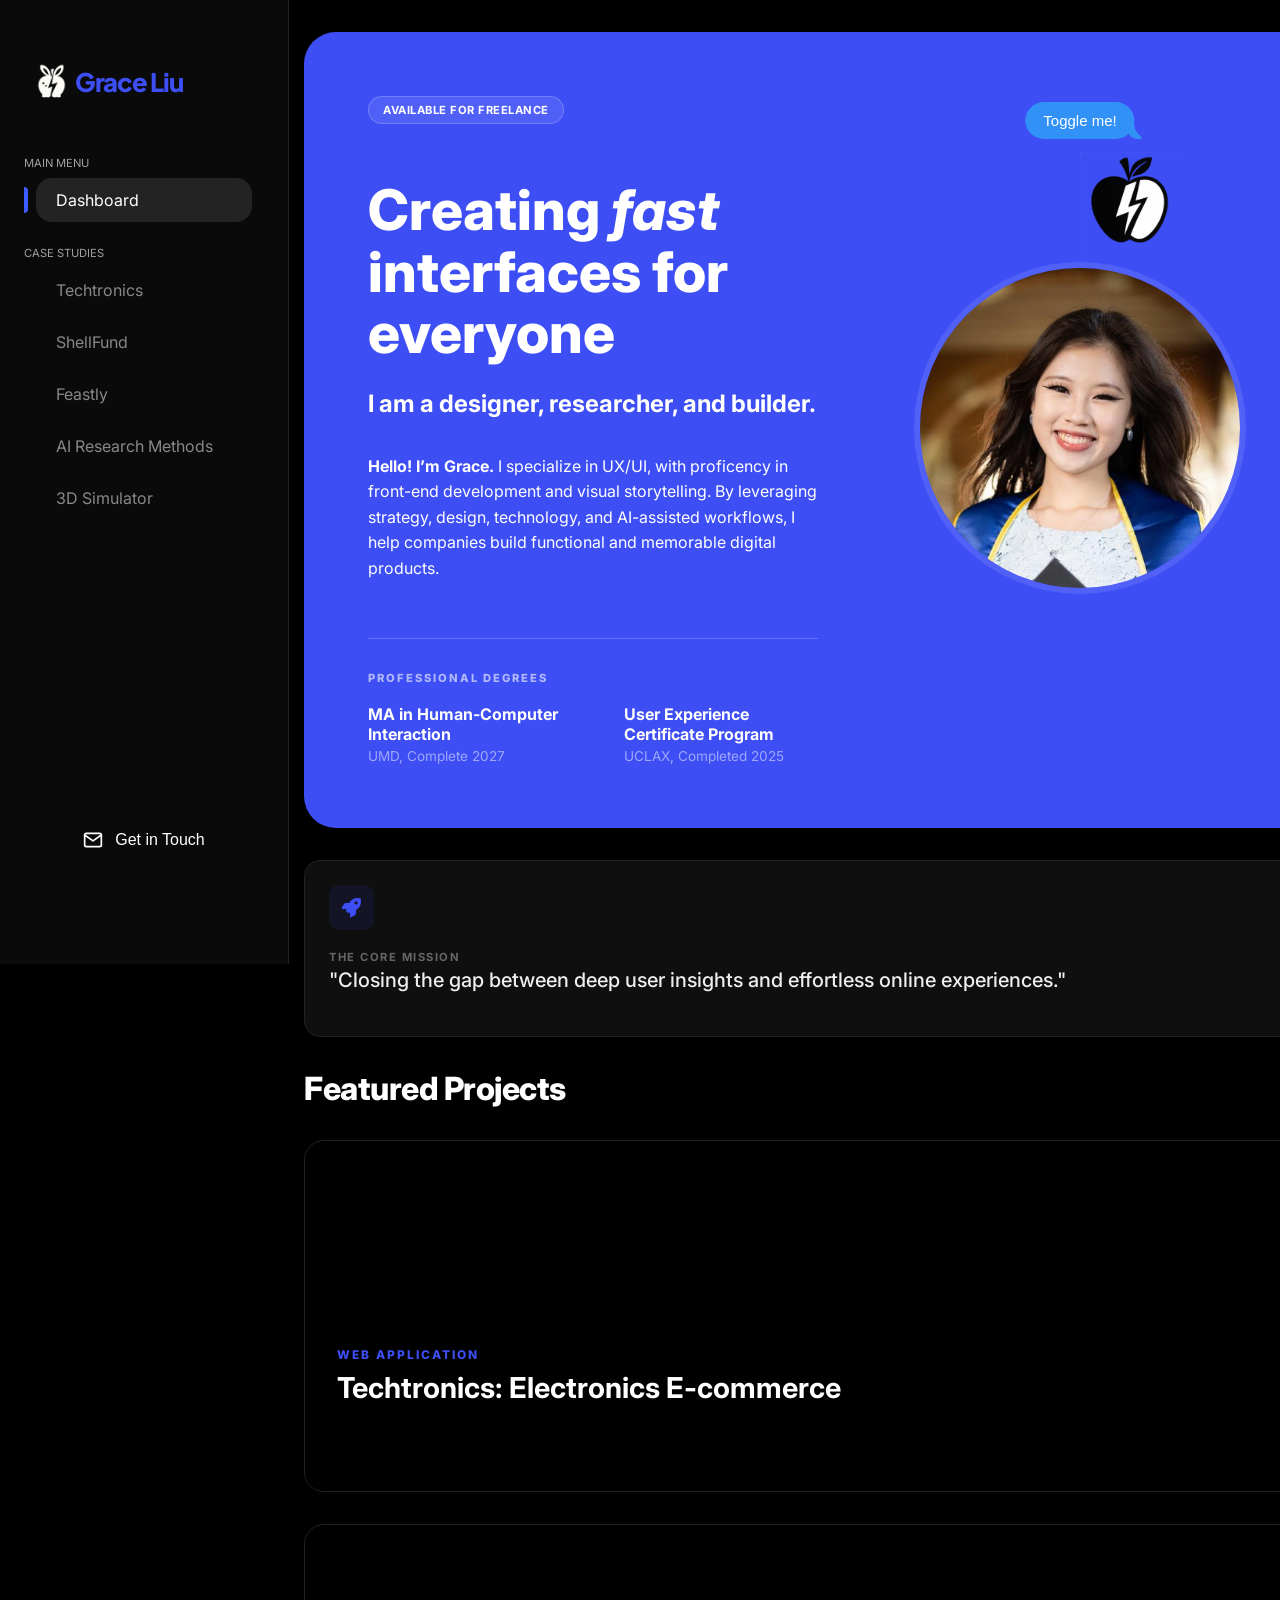
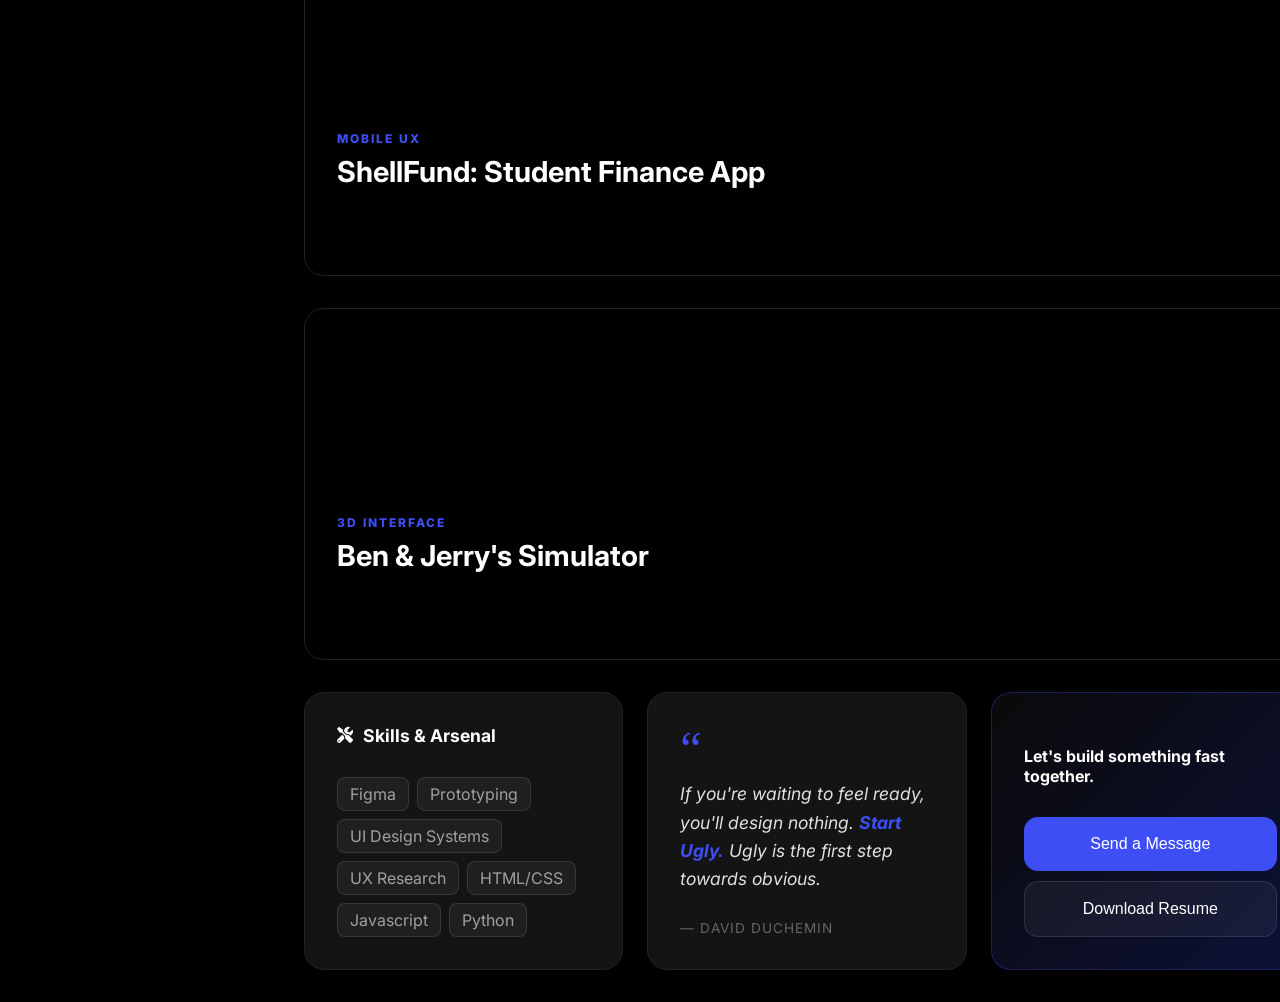
==== index.html @ d4d4459c "files" ====
<!DOCTYPE html>
<html lang="en">
<head>
    <meta charset="UTF-8">
    <meta name="viewport" content="width=device-width, initial-scale=1.0">
    <title>Grace Liu Dashboard</title>
    <link rel="stylesheet" href="style.css">
    <link rel="stylesheet" href="https://cdnjs.cloudflare.com/ajax/libs/font-awesome/6.0.0/css/all.min.css">
    <link rel="preconnect" href="https://fonts.googleapis.com">
    <link rel="preconnect" href="https://fonts.gstatic.com" crossorigin>
    <link href="https://fonts.googleapis.com/css2?family=Inter:wght@400;500;600&family=Plus+Jakarta+Sans:wght@800&display=swap" rel="stylesheet">
</head>
<body>
    <div class="container">
        <aside class="sidebar" id="sidebar-container"></aside>

        <script>
            fetch('sidebar.html')
                .then(response => {
                    if (!response.ok) throw new Error("Sidebar file not found");
                    return response.text();
                })
                .then(data => {
                    const container = document.getElementById('sidebar-container');
                    container.innerHTML = data;
                    
                    // Logic to highlight the active link
                    const currentPage = window.location.pathname.split("/").pop() || "index.html";
                    const links = {
                        "index.html": "nav-dashboard",
                        "techtronics.html": "nav-techtronics",
                        "shellfund.html": "nav-shellfund"
                    };
                    
                    if (links[currentPage]) {
                        const activeLink = document.getElementById(links[currentPage]);
                        if(activeLink) activeLink.classList.add('active');
                    }
                })
                .catch(err => console.error(err));
        </script>

        <main class="content">
            <section class="hero-card">
                <div class="hero-content-left">
                    <div class="status-badge">
                        Available for freelance
                    </div>
                    
                    <h1 class="hero-title">Creating <em>fast</em> interfaces for everyone<h1>
                    <h2>I am a designer, researcher, and builder.</h2>
                    
                    <div class="hero-specialization">
                        <p><strong>Hello! I’m Grace.</strong> I specialize in UX/UI, with proficency in front-end development and visual storytelling. By leveraging strategy, design, technology, and AI-assisted workflows, I help companies build functional and memorable digital products.</p>
                    </div>

                    <div class="academic-journey">
                        <span class="label">PROFESSIONAL DEGREES</span>
                        <div class="degree-container">
                            <div class="degree">
                                <span class="degree-title">MA in Human-Computer Interaction</span>
                                <span class="degree-status">UMD, Complete 2027</span>
                            </div>
                            <div class="degree">
                                <span class="degree-title">User Experience Certificate Program</span>
                                <span class="degree-status">UCLAX, Completed 2025</span>
                            </div>
                        </div>
                    </div>
                </div>
                <div class="main-content">
                    <div class="hero-container">
                        </div>
                </div>
                <div class="hero-image-right">
                <div class="profile-container">
                    <div class="apple-orbit-wrapper" id="appleOrbit">
                        <div class="apple-clickable-area" id="appleTrigger">
                            <div class="imessage-bubble">
                                <span>Toggle me!</span>
                            </div>
                            <img src="images/apple.png" alt="Rolling Apple" class="orbiting-apple">
                        </div>
                    </div>
                    
                    <div class="image-wrapper">
                        <img src="images/profile.png" alt="Grace Liu Profile">
                    </div>
                </div>
            </div>
            </section>

            <section class="mission-bar">
                <div class="mission-content">
                    <div class="mission-icon">
                        <i class="fas fa-rocket"></i> </div>
                    <p><strong>The Core Mission</strong> "Closing the gap between deep user insights and effortless online experiences."</p>
                </div>
            </section>

            <section class="projects-section">
            <div class="section-header">
                <h3>Featured Projects</h3>
            </div>

            <div class="project-grid">
                <a href="techtronics.html" class="project-card-link">
                    <div class="project-card" style="background-image: url('images/techtronics.png')">
                        <div class="project-overlay">
                            <span class="category">WEB APPLICATION</span>
                            <h4>Techtronics: Electronics E-commerce</h4>
                            <span class="view-project">Read Case Study <i class="fas fa-chevron-right"></i></span>
                        </div>
                    </div>
                </a>

                <div class="project-card" style="background-image: url('images/shellfund.png')">
                    <div class="project-overlay">
                        <span class="category">MOBILE UX</span>
                        <h4>ShellFund: Student Finance App</h4>
                        <span class="view-project">Read Case Study <i class="fas fa-chevron-right"></i></span>
                    </div>
                </div>

                <div class="project-card" style="background-image: url('images/simulator.png')">
                    <div class="project-overlay">
                        <span class="category">3D INTERFACE</span>
                        <h4>Ben & Jerry's Simulator</h4>
                        <span class="view-project">Read Case Study <i class="fas fa-chevron-right"></i></span>
                    </div>
                </div>
            </div>
        </section>

            <section class="bottom-grid">
                <div class="card skills-card">
                    <div class="card-header">
                        <i class="fas fa-tools icon"></i>
                        <h4>Skills & Arsenal</h4>
                    </div>
                    <div class="skill-tags">
                        <span class="tag">Figma</span>
                        <span class="tag">Prototyping</span>
                        <span class="tag">UI Design Systems</span>
                        <span class="tag">UX Research</span>
                        <span class="tag">HTML/CSS</span>
                        <span class="tag">Javascript</span>
                        <span class="tag">Python</span>
                    </div>
                </div>

                <div class="card testimonial-card">
                    <div class="quote-icon">“</div>
                    <p class="quote-text">
                        If you're waiting to feel ready, you'll design nothing. 
                        <span class="highlight">Start Ugly.</span> 
                        Ugly is the first step towards obvious.
                    </p>
                    <div class="author-info">
                        <span class="author-name">— David duChemin</span>
                    </div>
                </div>
                <div class="card cta-card">
                    <h4>Let's build something fast together.</h4>
                    <button class="btn-primary">Send a Message</button>
                    <button class="btn-secondary">Download Resume</button>
                </div>
            </section>
        </main>
    </div>
    <script src="main.js"></script>
</body>
</html>
---- style.css ----
body {
    margin: 0;
    font-family: 'Inter', sans-serif; /* Standard font for everything */
    background-color: var(--bg-dark);
    color: var(--text-main);
}

:root {
    --bg-dark: #000000;
    --sidebar-bg: #0a0a0a;
    --card-bg: #141414;
    --accent-blue: #3d4ef5;
    --accent-teal: #00f2ea;
    --text-main: #ffffff;
    --text-dim: #a0a0a0;
}

body {
    margin: 0;
    font-family: 'Inter', sans-serif;
    background-color: var(--bg-dark);
    color: var(--text-main);
}

.container {
    display: flex;
    min-height: 100vh;
}

/* Sidebar */
.sidebar {
    width: 240px;
    background-color: var(--sidebar-bg);
    border-right: 1px solid #222;
    padding: 2rem 1.5rem;

    position: fixed;
    height: 100vh; 
    left: 0;
    top: 0;
    
    display: flex;
    flex-direction: column;
    z-index: 100;
}

.sidebar-header {
    display: flex;
    align-items: center;
    gap: 6px; 
    padding: 20px 0;
    min-height: 60px; /* Give the bold font room to breathe */
}

.brand-logo {
    width: 55px; 
    height: 55px;
    object-fit: contain;
    margin-right: -10px; /* This pulls the text closer to the image */
}

.logo-text {
    font-family: 'Plus Jakarta Sans', sans-serif !important;
    font-weight: 800 !important; /* This is the "bulge" - 800 is much thicker than Inter's default */
    font-size: 1.6rem;
    letter-spacing: -0.05em; /* Tightening the letters makes it look like a custom logo */
    color: var(--accent-blue);
    line-height: 1;
}

.content {
    flex: 1;
    margin-left: 240px; 
    padding: 2rem 4rem;
}

.sidebar-footer {
    margin-top: auto; 
    padding-bottom: 4rem;
}

.nav-label {
    font-size: 0.7rem;
    color: var(--text-dim);
    margin: 1.5rem 0 0.5rem;
}

.nav-item {
    display: flex;
    align-items: center;
    gap: 12px;
    padding: 12px 20px;
    margin: 8px 12px; /* Adds space so the pill doesn't touch the sidebar edges */
    color: #888;
    text-decoration: none;
    border-radius: 16px;
    transition: all 0.2s ease;
    position: relative;
}

.nav-item i {
    font-size: 1.1rem;
    width: 20px; /* Keeps icons aligned even if they have different widths */
    text-align: center;
}

/* The Active Highlight Style */
.nav-item.active {
    background-color: rgba(255, 255, 255, 0.1); /* The grey/white transparent pill */
    color: #ffffff;
}

/* Blue Indicator */
.nav-item.active::before {
    content: "";
    position: absolute;
    left: -12px; /* Moves it to the very edge of the sidebar */
    top: 20%;
    height: 60%;
    width: 4px;
    background-color: #3d5cff;
    border-radius: 0 4px 4px 0;
}

/* Hover effect for non-active items */
.nav-item:hover:not(.active) {
    background-color: rgba(255, 255, 255, 0.05);
    color: #bbb;
}

/* Status badge */
.status-badge {
    display: inline-flex;
    align-items: center;
    gap: 8px;
    background: rgba(255, 255, 255, 0.1); /* Soft glass effect */
    backdrop-filter: blur(4px);
    border: 1px solid rgba(255, 255, 255, 0.2);
    padding: 6px 14px;
    border-radius: 100px; /* Perfect pill shape */
    
    font-size: 0.7rem;
    font-weight: 700;
    letter-spacing: 0.5px;
    text-transform: uppercase;
    color: white;
    margin-bottom: 2rem;
}

@keyframes pulse-ring {
    0% {
        transform: scale(0.8);
        opacity: 0.5;
    }
    80%, 100% {
        transform: scale(2.5);
        opacity: 0;
    }
}

/* Hero Section */

.hero-card {
    background-color: var(--accent-blue);
    border-radius: 32px;
    padding: 4rem;
    display: flex;
    align-items: center;
    justify-content: space-between;
    gap: 3rem;
    min-height: 550px; 
    color: white;
    overflow: hidden;
}

.hero-content-left {
    flex: 1.5;
    min-width: 450px;
}

.hero-title {
    font-size: 3.5rem;
    font-weight: 800;
    line-height: 1.1;
    margin: 1.5rem 0;
}

.hero-specialization {
    display: flex;
    flex-direction: column;
    gap: 1.2rem;
    line-height: 1.6;
    margin-bottom: 2.5rem;
    max-width: 600px;
}

.hero-text h1 {
    font-size: 3rem;
    margin: 1rem 0;
    line-height: 1.1;
}

.badge {
    background: rgba(255,255,255,0.1);
    padding: 4px 12px;
    border-radius: 10px;
    font-size: 0.7rem;
}

.profile-container {
    position: relative;
    width: fit-content;
    cursor: pointer;
}

/* APPLE */

.apple-clickable-area {
    position: absolute;
    top: -60px; /* Adjust based on your apple's distance */
    left: 50%;
    transform: translateX(-50%);
    width: 60px;  /* Larger than apple for easier clicking */
    height: 60px;
    cursor: pointer;
    pointer-events: auto; /* IMPORTANT: Enables clicking on the apple */
    z-index: 20;
}

.imessage-bubble {
    position: absolute;
    top: -100px;
    left: 50%;
    transform: translateX(-50%);
    background-color: #3191f7; /* Matching the bright blue in your photo */
    color: white;
    padding: 10px 18px;
    border-radius: 25px;
    font-family: -apple-system, sans-serif;
    font-size: 15px;
    white-space: nowrap;
    z-index: 110;
}

/* The iMessage Tail */
/* The tail base */
.imessage-bubble::after {
    content: "";
    position: absolute;
    bottom: 0;
    right: -7px;
    height: 15px;
    width: 15px;
    background-color: #3191f7;
    border-bottom-left-radius: 12px;
    z-index: -1;
}

/* The "mask" that creates the curve */
.imessage-bubble::before {
    content: "";
    position: absolute;
    bottom: 0;
    right: -15px;
    height: 18px;
    width: 15px;
    background-color: #3d4ef5; /* IMPORTANT: Must match your exact Hero Blue */
    border-bottom-left-radius: 15px;
    z-index: 0;
}

.apple-orbit-wrapper {
    position: absolute;
    top: 0;
    left: 0;
    width: 100%;
    height: 100%;
    z-index: 10;
    transition: transform 2s cubic-bezier(0.4, 0, 0.2, 1);
    pointer-events: none; /* Allows you to click the photo through the wrapper */
}

.orbiting-apple {
    width: 100px;
    height: 100px;
    position: absolute;
    top: -50px; 
    left: 50%;
    transform: translateX(-50%);
    transform: rotate(720deg);
}

.apple-orbit-wrapper.orbiting {
    transform: translate(-50%, -50%) rotate(720deg);
    position: absolute;
    transform: rotate(720deg);
}

/* BIGGER DISTANCE: Moves it across the entire screen */
.rolling-apple.rolled {
    left: calc(100% - 50px); /* Moves it to the far right edge */
    transform: rotate(720deg); /* 720deg makes it spin twice for a long roll */
}

.hero-image img {
    width: 300px;
    height: 300px;
    object-fit: cover;
    border-radius: 50%;
    border: 8px solid rgba(255,255,255,0.1);
}

.quote-text .highlight {
    color: #3d4ef5;
    font-weight: 700; 
}

/* Specialization Layout */
.specialization-grid {
    display: grid;
    grid-template-columns: repeat(3, 1fr);
    gap: 2rem;
}

.spec-item {
    font-size: 0.95rem;
    line-height: 1.5;
    opacity: 0.9;
}

.spec-item i {
    font-size: 1.2rem;
    margin-bottom: 1rem;
    display: block;
}

.spec-item strong {
    display: block;
    font-size: 1.1rem;
    margin-bottom: 0.5rem;
}

.academic-journey {
    border-top: 1px solid rgba(255, 255, 255, 0.2);
    padding-top: 2rem;
    margin-top: auto; /* Pushes it to the bottom of the text area */
}

/* The "ACADEMIC JOURNEY" Label */
.academic-journey .label {
    display: block;
    font-size: 0.7rem;
    font-weight: 800;
    letter-spacing: 2px;
    color: rgba(255, 255, 255, 0.6); /* Slightly dimmed white */
    text-transform: uppercase;
    margin-bottom: 1.2rem;
}

.degree-container {
    display: flex;
    gap: 4rem; /* Keeps them from touching when window is small */
}

.degree {
    display: flex;
    flex-direction: column;
    gap: 4px;
}

.degree-title {
    font-size: 1rem;
    font-weight: 700;
    color: #ffffff;
}

.degree-status {
    font-size: 0.85rem;
    color: rgba(255, 255, 255, 0.5);
    font-weight: 400;
}

/* Image Handling */
.hero-image-right {
    flex: 1;
    display: flex;
    justify-content: flex-end;
}

.image-wrapper img {
    width: 320px; /* Keep this constant so it doesn't jump sizes */
    height: 320px;
    object-fit: cover;
    border-radius: 50%;
    border: 6px solid rgba(255, 255, 255, 0.1);
}

/* Core Mission */
.mission-bar {
    background: #0f0f0f;
    border: 1px solid #222;
    border-radius: 16px;
    padding: 1.5rem;
    margin: 2rem 0;
}

.mission-content p {
    display: flex;
    flex-direction: column; /* Stacks label above the quote */
    gap: 4px;
}

.mission-icon {
    background: rgba(61, 78, 245, 0.1);
    color: var(--accent-blue);
    width: 45px;
    height: 45px;
    display: flex;
    align-items: center;
    justify-content: center;
    border-radius: 10px;
    font-size: 1.2rem;
}

/* The Label */
.mission-content strong {
    font-size: 0.7rem;
    text-transform: uppercase;
    letter-spacing: 1.5px;
    color: #666; /* Dimmed color for secondary info */
    font-weight: 700;
}

/* The Quote */
.mission-content {
    font-size: 1.25rem; /* Larger font for the actual mission statement */
    font-weight: 500;
    color: #eeeeee;
}

/* Projects */
.projects-section h3 {
    font-size: 2rem;
    font-weight: 800;
    margin-bottom: 0.5rem;
    letter-spacing: -0.5px;
}

.project-card-link, 
.project-card-link:visited {
    text-decoration: none;
    color: #ffffff;
}

.project-card {
    position: relative;
    height: 350px;
    border-radius: 20px;
    overflow: hidden;
    background-size: cover;
    background-position: center;
    border: 1px solid #222;
    transition: transform 0.4s ease;
}

.project-overlay {
    position: absolute;
    inset: 0;
    background: linear-gradient(to top, rgba(0,0,0,0.9) 10%, rgba(0,0,0,0.2) 60%, transparent);
    padding: 2rem;
    display: flex;
    flex-direction: column;
    justify-content: flex-end;
}

/* Typography Hierarchy */
.project-grid {
    display: flex;            
    flex-direction: column;    
    gap: 2rem;           
    margin-top: 2rem;
}

/* Project Overlay Hierarchy */
.project-overlay h4 {
    font-size: 1.8rem; /* Make the title much larger */
    font-weight: 700;
    color: #ffffff !important; /* Force white */
    margin-top: 0.5rem;
}

.project-overlay .category {
    color: var(--accent-blue);
    font-size: 0.75rem;
    font-weight: 800;
    text-transform: uppercase;
    letter-spacing: 2px;
}

.view-project {
    font-size: 0.85rem;
    color: #888;
    display: flex;
    align-items: center;
    gap: 8px;
    opacity: 0; /* Hidden until hover */
    transform: translateY(10px);
    transition: all 0.3s ease;
}

.project-card:hover .view-project {
    opacity: 1;
    transform: translateY(0);
}

.project-card:hover {
    transform: scale(1.02);
    border-color: #444;
}

.btn-outline {
    background: transparent;
    color: #ffffff;
    
    /* Create the dashed border */
    border: 1px dashed rgba(255, 255, 255, 0.3); 
    
    /* Pill shape (use a large number like 50px or 100px) */
    border-radius: 100px;
    
    /* Layout and Spacing */
    display: flex;
    align-items: center;
    justify-content: center;
    gap: 10px; /* Space between the icon and text */
    padding: 12px 24px;
    
    cursor: pointer;
    font-size: 0.9rem;
    transition: all 0.3s ease;
    width: 100%; /* If you want it to fill the sidebar width */
}

/* Hover effect to make it feel interactive */
.btn-outline:hover {
    background: rgba(255, 255, 255, 0.05);
    border-color: rgba(255, 255, 255, 0.6);
}

/* Bottom Grid */
.bottom-grid {
    display: grid;
    grid-template-columns: 1fr 1fr 1fr;
    gap: 1.5rem;
    margin-top: 2rem;
}

/* General Card Styling Improvements */
.card {
    background-color: #141414; /* Dark grey card bg */
    border: 1px solid #222;
    border-radius: 20px;
    padding: 2rem; /* Give the content room to breathe */
    display: flex;
    flex-direction: column;
    justify-content: space-between;
}

/* Skills Card UI */
.card-header {
    display: flex;
    align-items: center;
    gap: 10px;
    margin-bottom: 1.5rem;
}

.card-header h4 {
    margin: 0;
    font-size: 1.1rem;
    color: #fff;
}

.skill-tags {
    display: flex;
    flex-wrap: wrap;
    gap: 8px;
}

.tag {
    background: rgba(255, 255, 255, 0.05);
    border: 1px solid rgba(255, 255, 255, 0.1);
    color: #a0a0a0;
    padding: 6px 12px;
    border-radius: 8px;
    font-size: 1rem;
    transition: all 0.3s ease;
}

.tag:hover {
    background: var(--accent-blue);
    color: #fff;
    border-color: var(--accent-blue);
}

/* Testimonial Card UI */
.quote-icon {
    font-family: serif;
    font-size: 3rem;
    color: var(--accent-blue);
    line-height: 1;
    margin-bottom: -10px;
}

.quote-text {
    font-size: 1.1rem;
    line-height: 1.6;
    color: #e0e0e0;
    margin-bottom: 1.5rem;
    font-style: italic;
}

.author-name {
    font-size: 0.85rem;
    color: #666;
    text-transform: uppercase;
    letter-spacing: 1px;
}

.cta-card {
    background: linear-gradient(135deg, #0a0a0a 0%, #0d1137 100%); /* Deep blue tint instead of teal */
    border: 1px solid rgba(61, 78, 245, 0.3); /* Uses your primary blue */
    display: flex;
    flex-direction: column;
    justify-content: space-between;
}

/* base button styles */
.btn-primary, .btn-secondary, .btn-outline {
    padding: 18px 24px; 
    display: flex;
    align-items: center;
    justify-content: center;
    gap: 12px;
    font-size: 1rem;
    font-weight: 400;
    border-radius: 14px; /* Slightly more rounded for the taller height */
    cursor: pointer;
    transition: all 0.3s ease;
    width: 100%;
    border: none;
}

/* Primary Button (Send a Message) */
.btn-primary {
    background-color: var(--accent-blue); /* Using your theme blue */
    color: white;
}

.btn-primary:hover {
    filter: brightness(1.1);
    transform: translateY(-2px);
}

/* Secondary Button (Download CV) */
.btn-secondary {
    background-color: rgba(255, 255, 255, 0.05);
    color: white;
    border: 1px solid rgba(255, 255, 255, 0.1);
}

.btn-secondary:hover {
    background-color: rgba(255, 255, 255, 0.1);
    border-color: rgba(255, 255, 255, 0.2);
}

/* Ensure the CTA card buttons have proper spacing */
.cta-button-group {
    display: flex;
    flex-direction: column;
    padding: 10rem; /* Space between the two stacked buttons */
    margin-top: 24px;
}

/* Project Specific Styles */
.accent-text {
    color: var(--accent-blue);
}

.project-hero {
    display: grid;
    grid-template-columns: 1fr 1fr; /* Balanced columns */
    gap: 3rem;
    padding-bottom: 5rem;
    align-items: center;
}

.meta-info {
    display: flex;
    gap: 2rem;
    margin: 2rem 0;
}

.meta-item span {
    display: block;
    font-size: 0.7rem;
    color: var(--text-dim);
    margin-bottom: 4px;
}

.stats-row {
    display: flex;
    gap: 1rem;
    margin-top: 2rem;
}

.stat-box {
    background: #111;
    padding: 1.5rem;
    border-radius: 12px;
    flex: 1;
    border: 1px solid #222;
}

.stat-box h3 { margin: 0; font-size: 1.5rem; color: var(--accent-teal); }
.stat-box p { margin: 5px 0 0; font-size: 0.8rem; color: var(--text-dim); }

/* Mockup area */
/* Techtronics */
.hero-right {
    display: flex;
    justify-content: center; /* Centers horizontally */
    align-items: center;     /* Centers vertically */
    width: 100%;
}

.mockup-container {
    width: 320px;
    height: 400px;
    min-width: 320px;
    flex-shrink: 0;
    background: none !important; 
    
    border: none !important;
    overflow: hidden !important; 
    border-radius: 40px !important;
    
    display: flex;
    justify-content: center;
    align-items: center;
}

.mockup-container img {
    width: 100%;
    height: 100%;
    object-fit: contain; 
    border-radius: 100px !important; 
}

.visual-grid {
    display: grid;
    grid-template-columns: 1fr 1fr; /* Creates two equal columns */
    gap: 2rem;
    margin-top: 2rem;
}

.grid-item {
    background: #0a0a0a;
    border: 1px solid #222;
    border-radius: 20px;
    padding: 1.5rem;
    display: flex;
    flex-direction: column;
    gap: 1rem;
}

.grid-item img {
    width: 100%;
    height: 300px; /* Fixed height to keep them uniform */
    object-fit: cover; /* Crops image to fill the space without stretching */
    border-radius: 12px;
}

.grid-item .caption {
    font-size: 0.8rem;
    color: var(--text-dim);
    text-transform: uppercase;
    letter-spacing: 1px;
}

.mockup-container {
    /* FIXED SIZE LOCKS from before */
    width: 320px;
    height: 520px;
    min-width: 320px;
    flex-shrink: 0;

    /* THE VISUAL FIXES */
    background: white;
    border: none !important;      /* Removes the bordered edges */
    border-radius: 40px;          /* Rounds the rectangle corners */
    
    /* ADDING DEPTH */
    box-shadow: 0 10px 30px rgba(0, 0, 0, 0.3); /* Softens the look against the black background */
    
    padding: 20px;
    display: flex;
    justify-content: center;
    align-items: center;
    overflow: hidden;
}

/* Sections */
.details-section {
    margin-top: 4rem;
    border-top: 1px solid #222;
    padding-top: 3rem;
}

.two-col {
    display: grid;
    grid-template-columns: 1fr 1fr;
    gap: 4rem;
}

.objectives-card {
    background: #181818;
    padding: 2rem;
    border-radius: 20px;
}

.obj-item {
    margin-bottom: 1.5rem;
}

.obj-item strong { color: var(--accent-teal); font-size: 0.9rem; }
.obj-item p { margin: 5px 0 0; font-size: 0.8rem; color: var(--text-dim); }
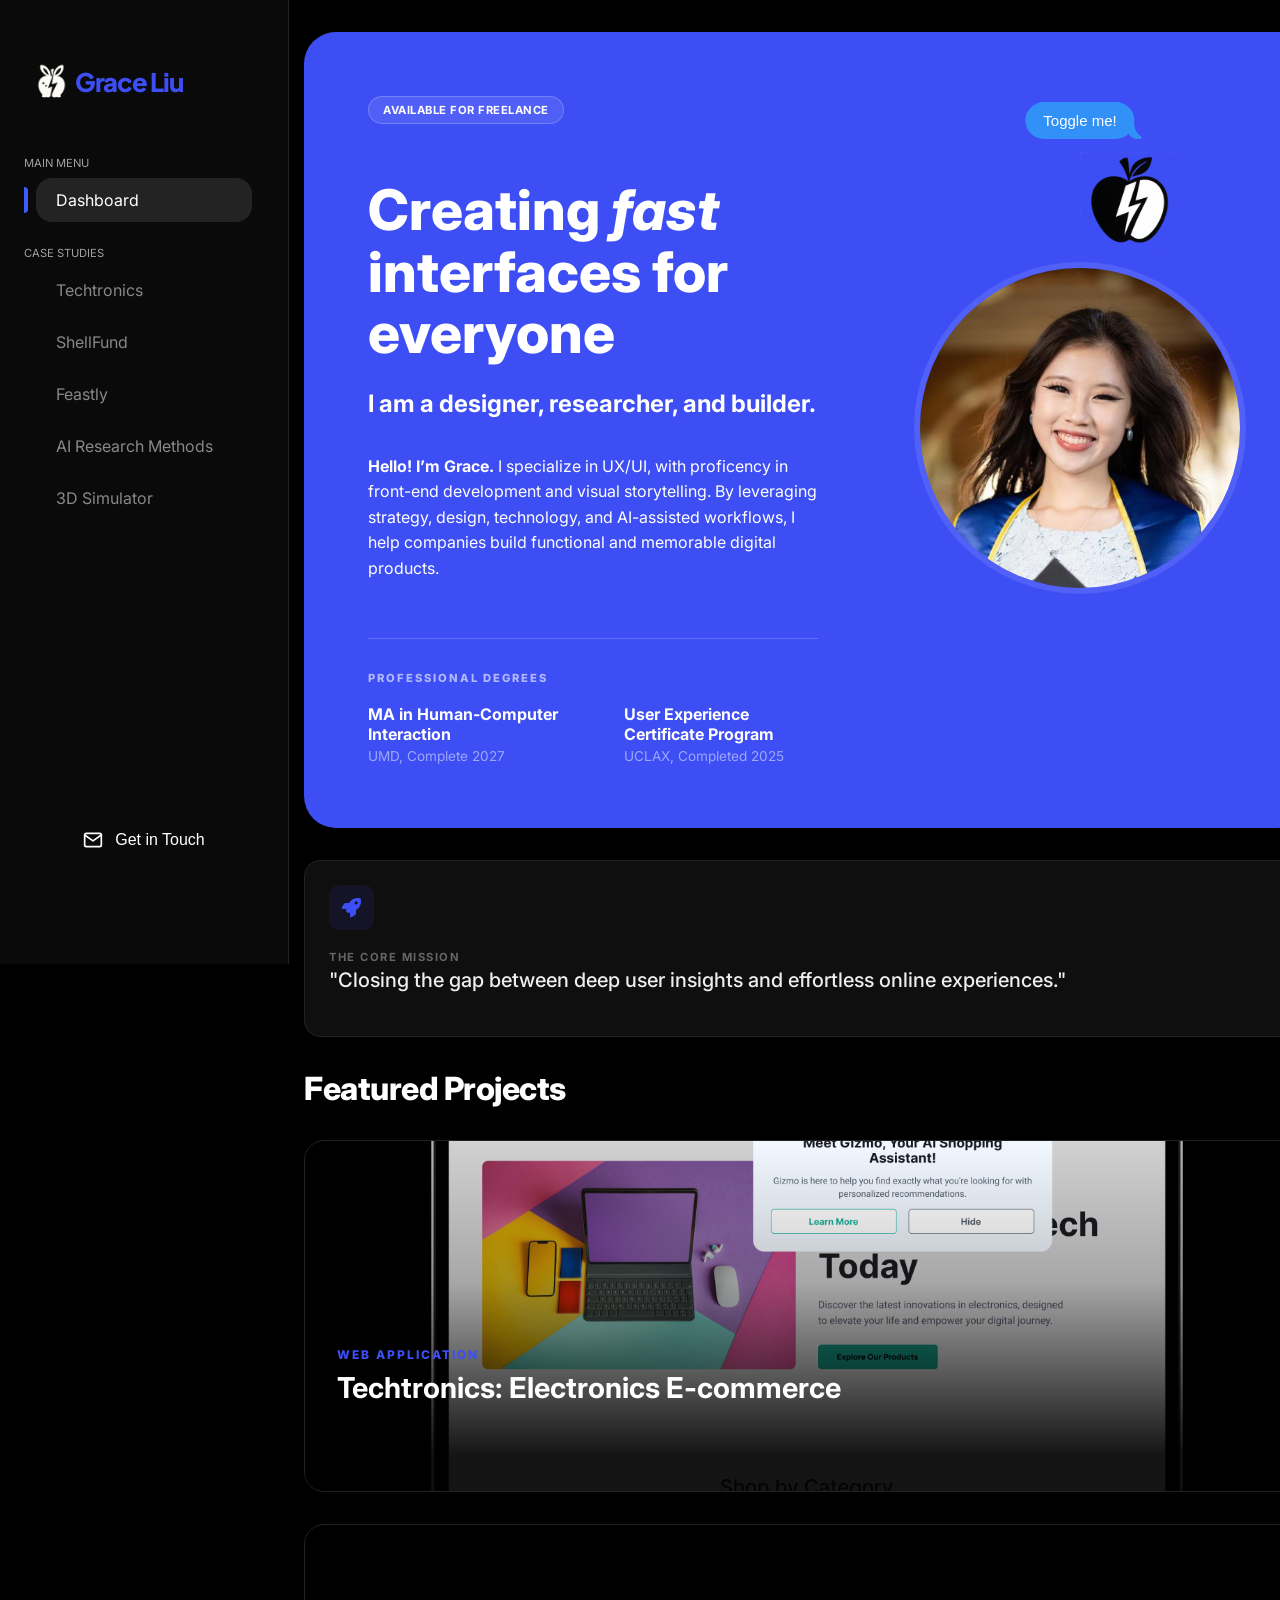
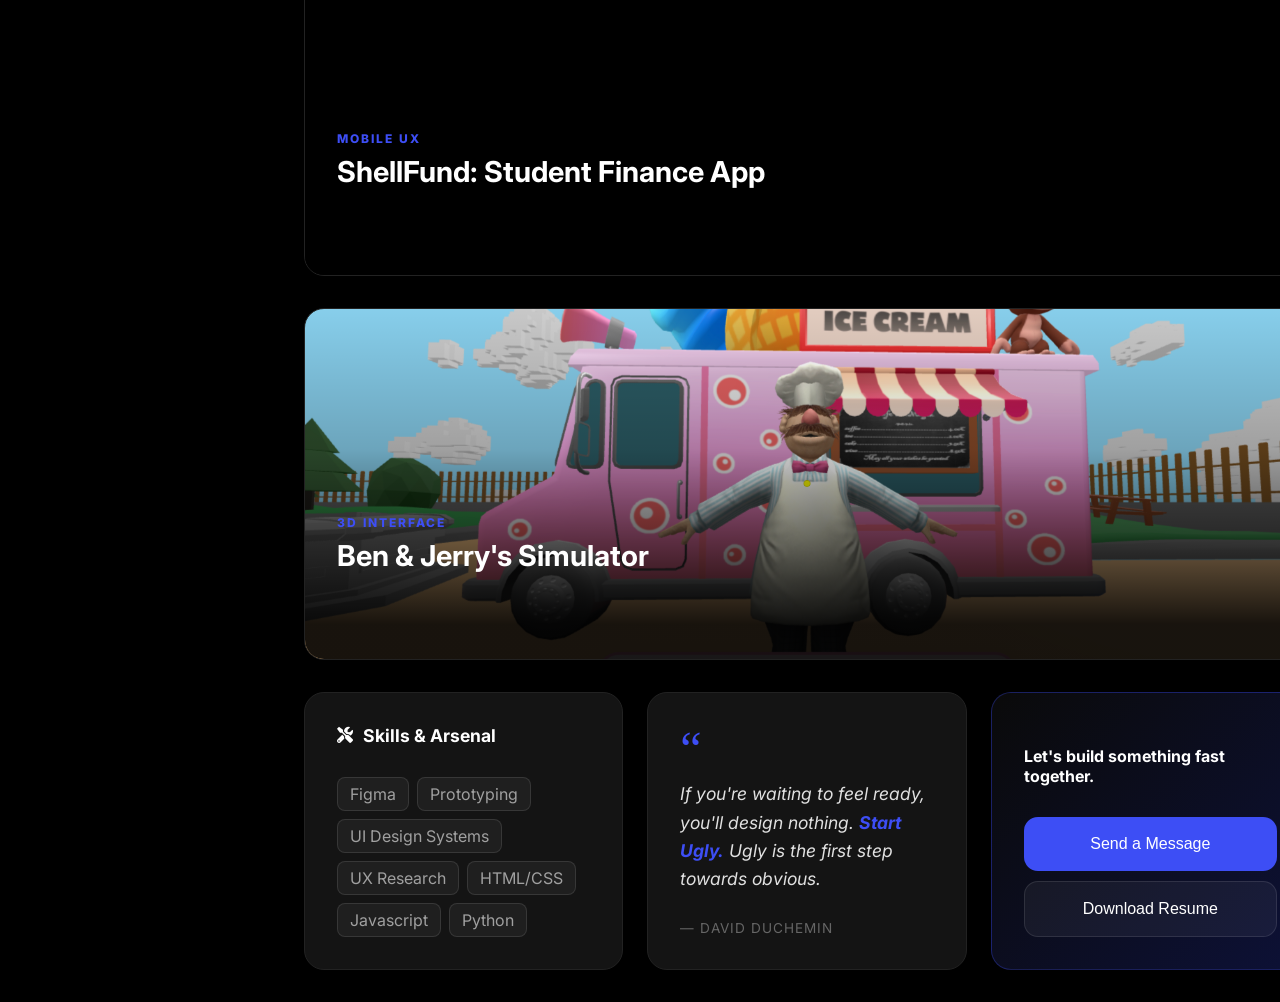
==== commit d3401ab4: "Update index.html" ====
--- a/index.html
+++ b/index.html
@@ -105,7 +105,7 @@
 
             <div class="project-grid">
                 <a href="techtronics.html" class="project-card-link">
-                    <div class="project-card" style="background-image: url('images/techtronics.png')">
+                    <div class="project-card" style="background-image: url('images/Techtronics.png')">
                         <div class="project-overlay">
                             <span class="category">WEB APPLICATION</span>
                             <h4>Techtronics: Electronics E-commerce</h4>
@@ -114,7 +114,7 @@
                     </div>
                 </a>
 
-                <div class="project-card" style="background-image: url('images/shellfund.png')">
+                <div class="project-card" style="background-image: url('images/Shellfund.png')">
                     <div class="project-overlay">
                         <span class="category">MOBILE UX</span>
                         <h4>ShellFund: Student Finance App</h4>
@@ -122,7 +122,7 @@
                     </div>
                 </div>
 
-                <div class="project-card" style="background-image: url('images/simulator.png')">
+                <div class="project-card" style="background-image: url('images/Simulator.png')">
                     <div class="project-overlay">
                         <span class="category">3D INTERFACE</span>
                         <h4>Ben & Jerry's Simulator</h4>
@@ -170,4 +170,4 @@
     </div>
     <script src="main.js"></script>
 </body>
-</html>+</html>
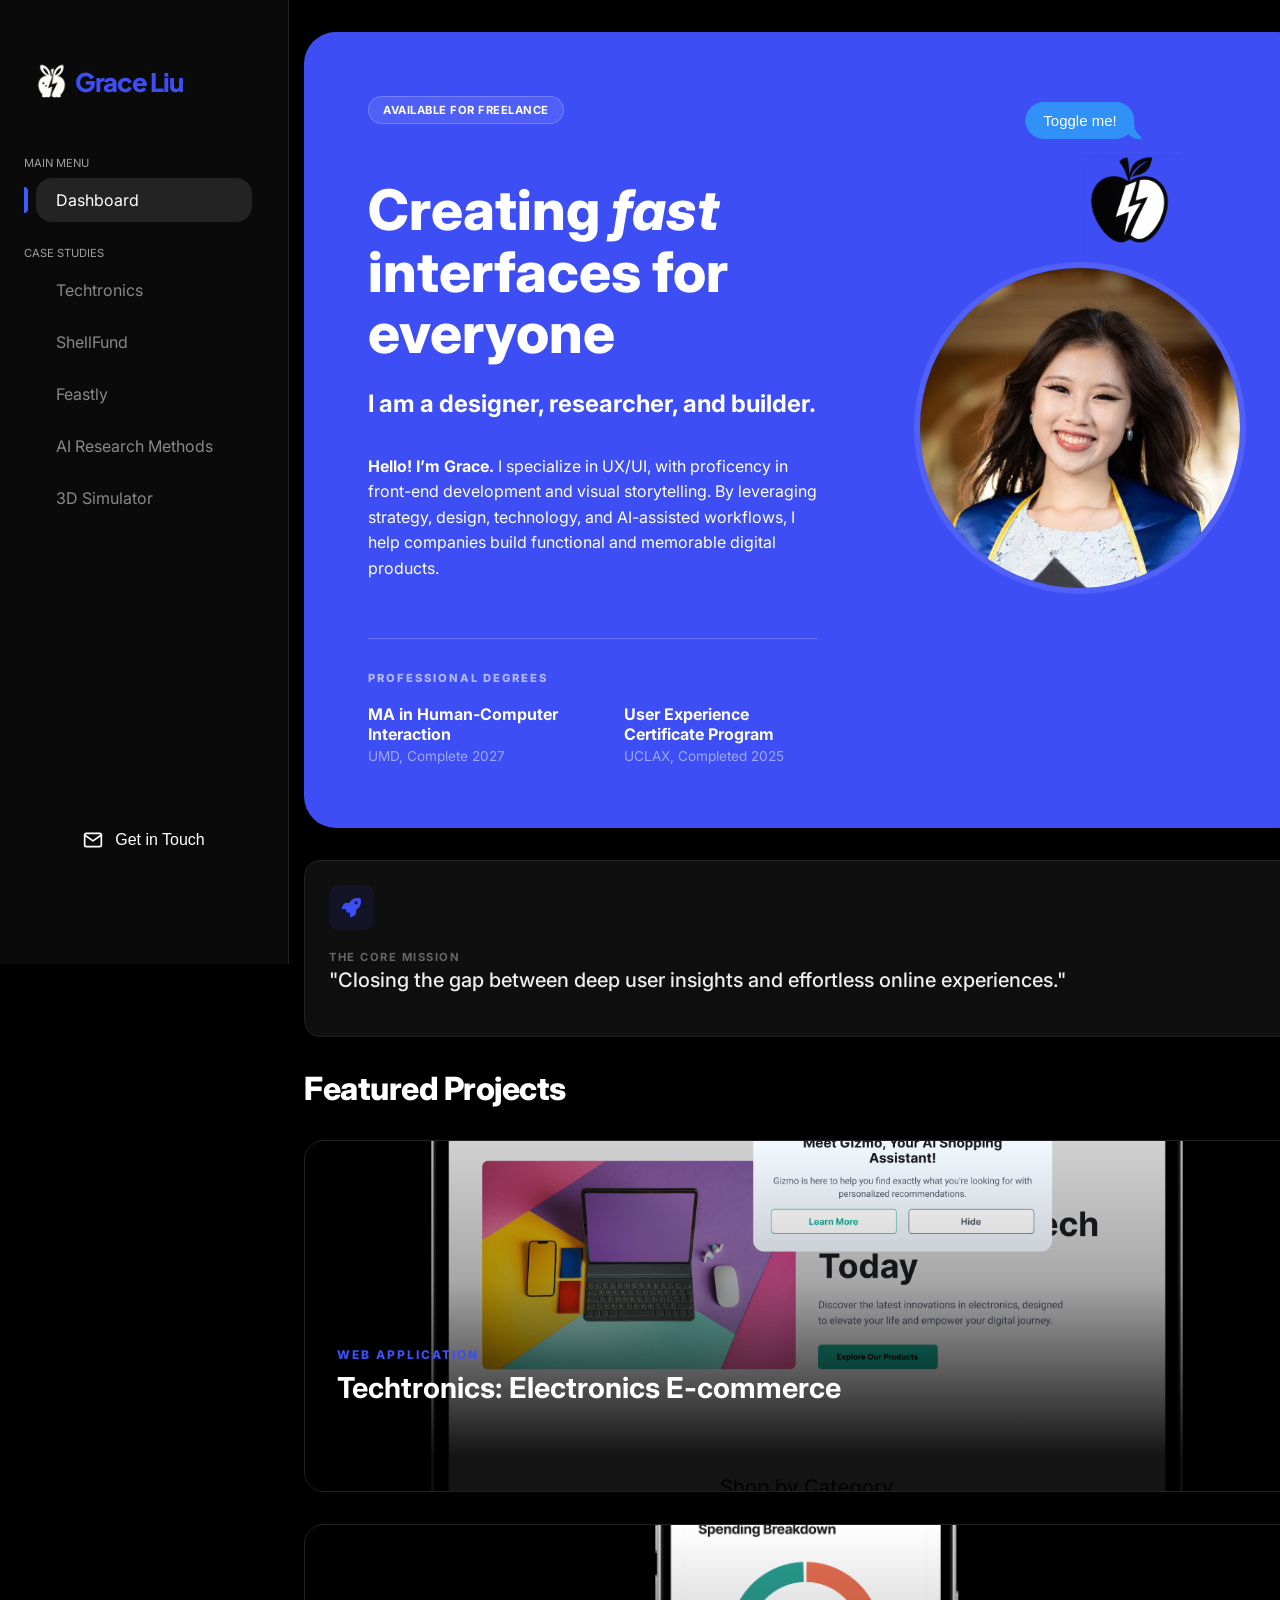
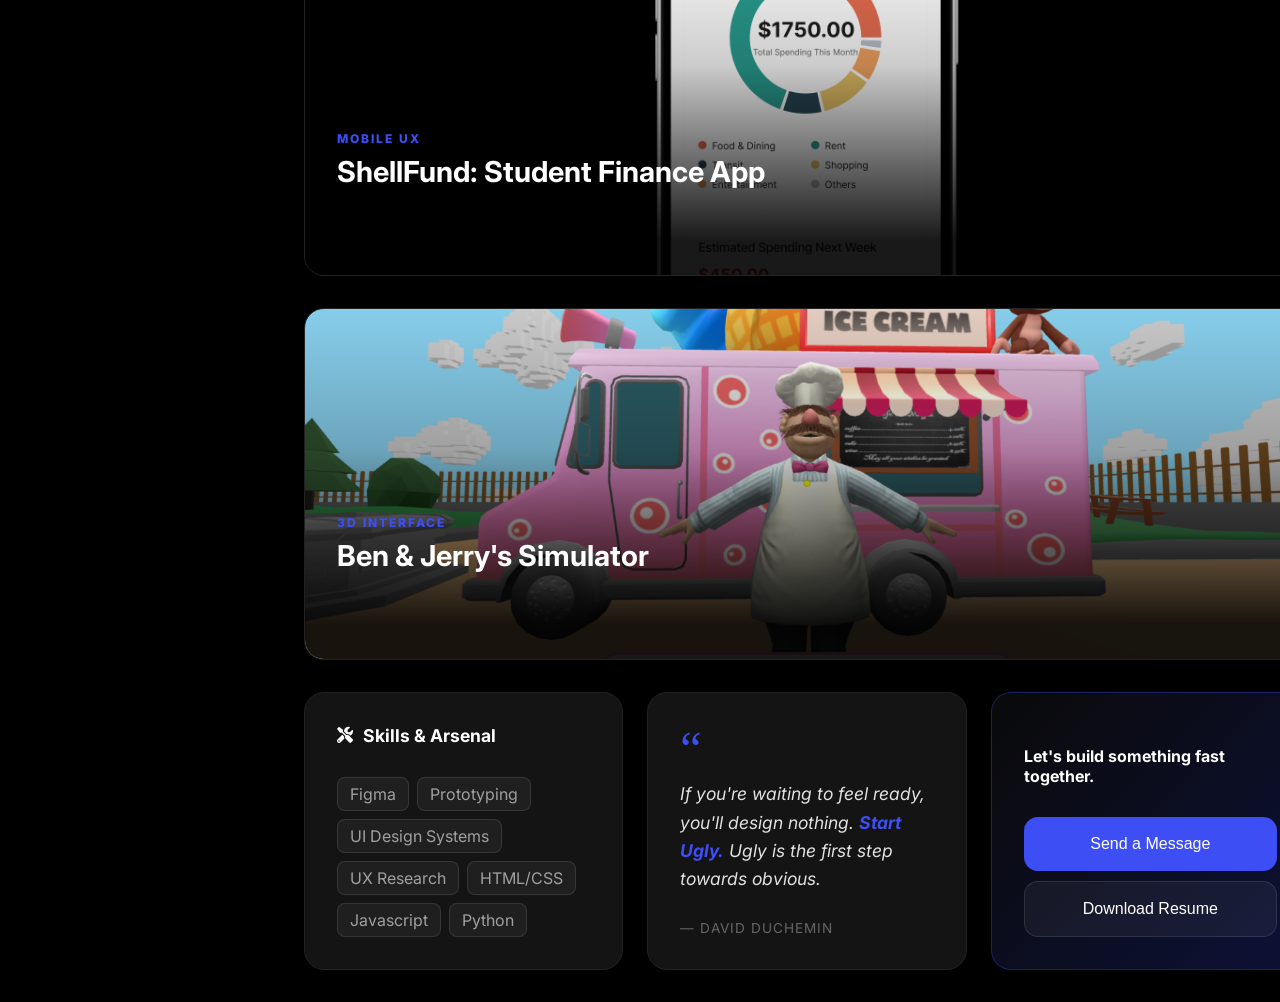
==== commit 2b4d55f8: "Update index.html" ====
--- a/index.html
+++ b/index.html
@@ -114,7 +114,7 @@
                     </div>
                 </a>
 
-                <div class="project-card" style="background-image: url('images/Shellfund.png')">
+                <div class="project-card" style="background-image: url('images/ShellFund.png')">
                     <div class="project-overlay">
                         <span class="category">MOBILE UX</span>
                         <h4>ShellFund: Student Finance App</h4>
